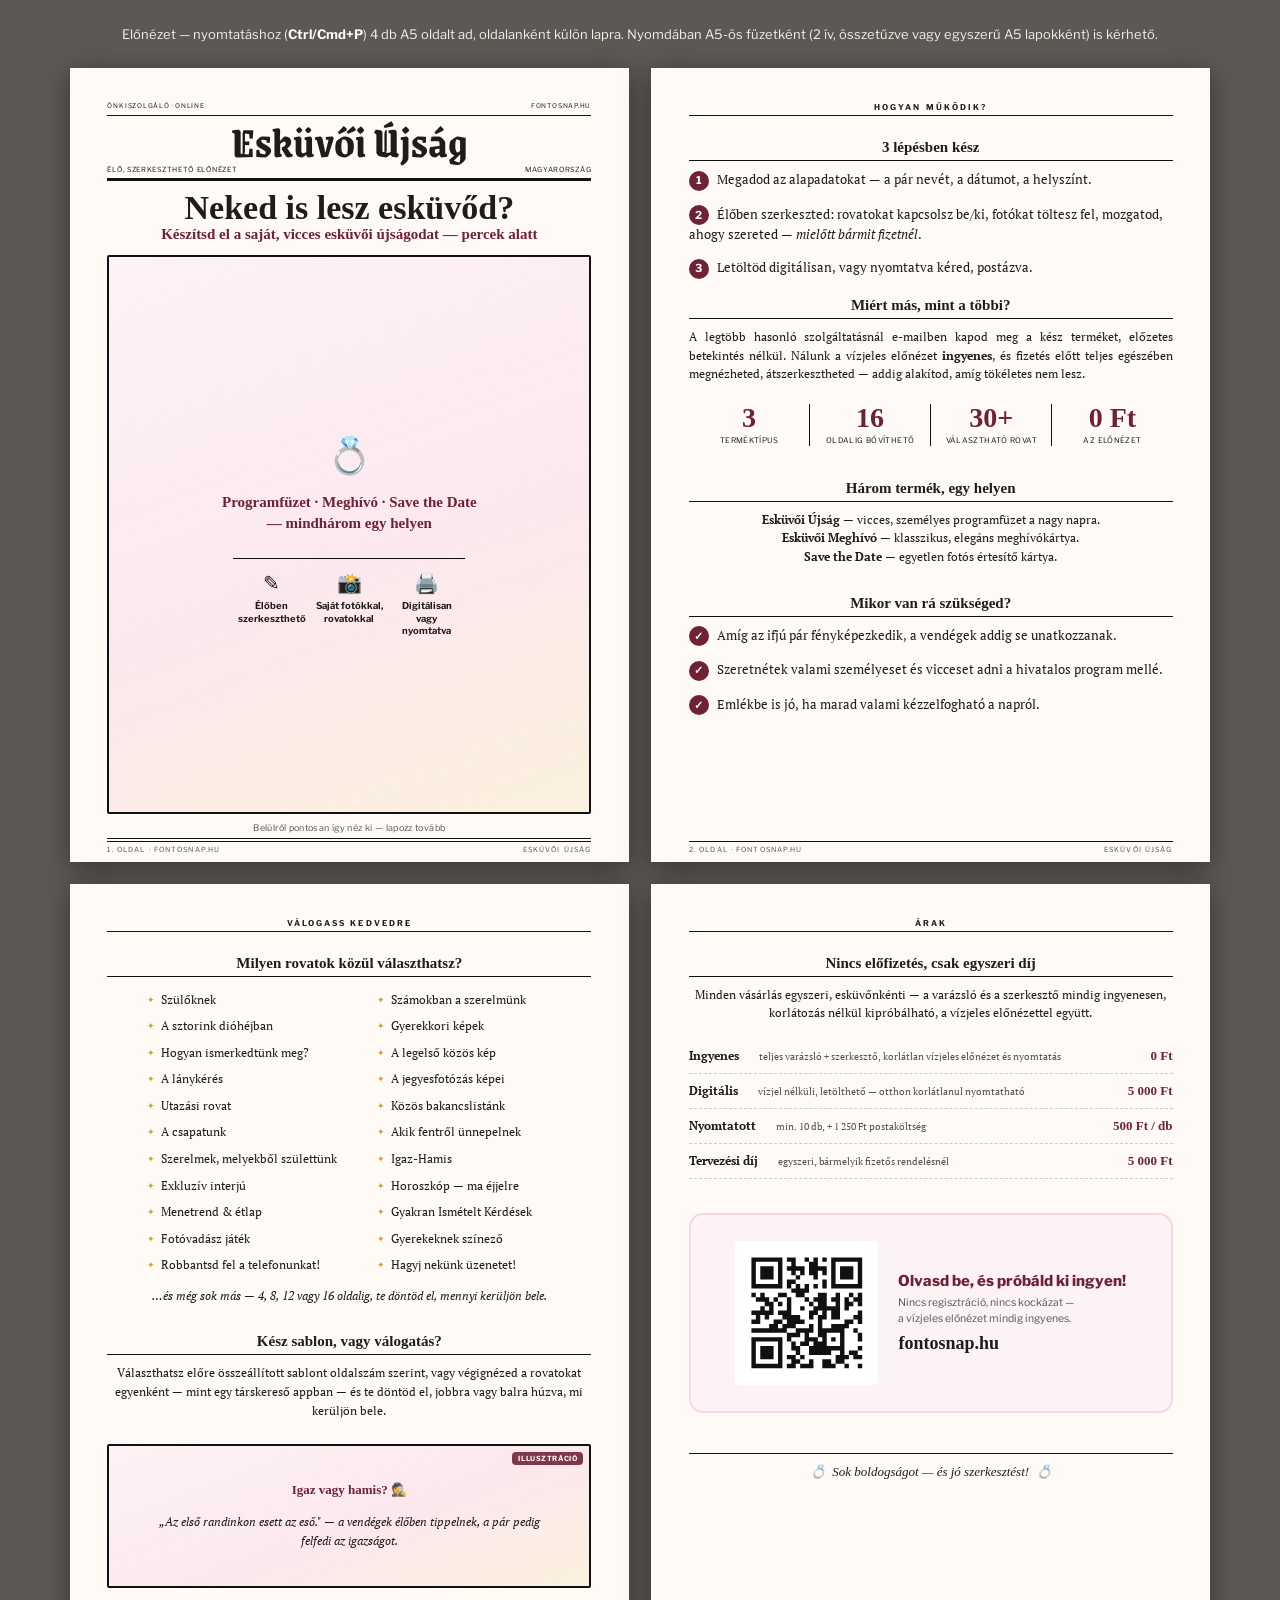
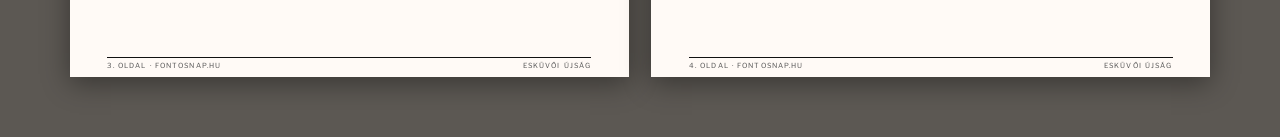
==== marketing/szorolap.html @ fde93cdb "Szórólap hozzáadva (4 oldalas A5, nyomtatható) — fontosnap.hu marketing Önálló, a termék vizuális ny" ====
<!DOCTYPE html>
<html lang="hu">
<head>
<meta charset="UTF-8">
<title>fontosnap.hu — szórólap (Esküvői Újság)</title>
<meta name="viewport" content="width=device-width, initial-scale=1">
<style id="pgcss">@page{size:A5;margin:0;}</style>
<style>
@import url('https://fonts.googleapis.com/css2?family=Grenze+Gotisch:wght@400;600;700;800&family=Old+Standard+TT:ital,wght@0,400;0,700;1,400&family=PT+Serif:ital,wght@0,400;0,700;1,400;1,700&family=Libre+Franklin:wght@400;500;600;700;800&display=swap');

:root{--paper:#fffaf6;--ink:#111;--soft:#555;--claret:#6e2233;--wiz-rose:#c2487a;--wiz-rose-dark:#9c3361;--wiz-rose-pale:#f6d8e3;--wiz-gold:#cda434;--wiz-blush:#fdf2f5;}
*{box-sizing:border-box;}
html,body{margin:0;padding:0;}
body{font-family:'PT Serif',Georgia,serif;color:#211c18;background:#5c5853;-webkit-font-smoothing:antialiased;}

/* ===== keret a képernyős előnézethez — nyomtatáskor eltűnik ===== */
.screen-wrap{display:flex;flex-wrap:wrap;gap:22px;justify-content:center;padding:26px 16px 60px;}
.screen-note{width:100%;text-align:center;color:#f3efe9;font-family:'Libre Franklin',sans-serif;font-size:13px;margin-bottom:4px;}
.screen-note b{color:#fff;}

/* ===== oldal (A5) ===== */
.page{background:var(--paper);position:relative;overflow:hidden;box-shadow:0 6px 26px rgba(0,0,0,.4);width:148mm;height:210mm;padding:9mm 10mm 6mm;display:flex;flex-direction:column;flex-shrink:0;}
.pbody{flex:1;display:flex;flex-direction:column;min-height:0;position:relative;z-index:2;}

.folio{position:absolute;left:10mm;right:10mm;bottom:2mm;display:flex;justify-content:space-between;font-family:'Libre Franklin',sans-serif;font-size:7px;letter-spacing:.16em;text-transform:uppercase;color:var(--soft);border-top:.6px solid var(--ink);padding-top:3px;z-index:5;}

.rule-ox{border:0;border-top:3px solid var(--ink);position:relative;margin:4px 0;}
.rule-ox::after{content:"";position:absolute;left:0;right:0;top:3px;border-top:1px solid var(--ink);}
.rule-thin{border:0;border-top:1px solid var(--ink);margin:4px 0;}
.rule-hair{border:0;border-top:.6px solid var(--ink);margin:4px 0;}

.ears{display:flex;justify-content:space-between;align-items:flex-end;font-family:'Libre Franklin',sans-serif;font-size:6.5px;letter-spacing:.12em;text-transform:uppercase;line-height:1.4;}
.nameplate{font-family:'Grenze Gotisch',serif;font-weight:700;text-align:center;font-size:44px;line-height:.92;margin:2px 0 0;}
.dateline-strip{display:flex;justify-content:space-between;font-family:'Libre Franklin',sans-serif;font-size:7px;letter-spacing:.1em;text-transform:uppercase;margin-top:2px;}
.kicker{font-family:'Libre Franklin',sans-serif;font-weight:700;font-size:8px;letter-spacing:.26em;text-transform:uppercase;text-align:center;border-bottom:1px solid var(--ink);padding-bottom:3px;margin:0 0 5px;}
.lead-head{font-family:'Old Standard TT',serif;font-weight:700;text-align:center;line-height:1.05;margin:5px 0 2px;}
.bp{margin:0 0 10px;font-size:11.5px;line-height:1.62;text-align:justify;}
.col-head{font-family:'Old Standard TT',serif;font-weight:700;font-size:15px;text-align:center;border-bottom:1px solid var(--ink);padding-bottom:4px;margin:18px 0 9px;display:flex;align-items:center;justify-content:center;gap:5px;}
.col-head:first-child{margin-top:0;}
.closer{display:flex;align-items:center;justify-content:center;gap:6px;font-family:'Old Standard TT',serif;font-style:italic;font-size:13px;border-top:1px solid var(--ink);padding-top:10px;margin-top:20px;}

.flow{display:flex;flex-direction:column;gap:14px;}
.flow .step{font-size:12.5px;line-height:1.55;}
.flow .step b.stepnum{display:inline-flex;align-items:center;justify-content:center;width:20px;height:20px;border-radius:50%;background:var(--claret);color:#fff;font-family:'Libre Franklin',sans-serif;font-size:11px;margin-right:8px;flex-shrink:0;}

.stat-row{display:flex;text-align:center;margin:10px 0 16px;}
.stat{flex:1;border-right:.6px solid var(--ink);padding:0 4px;}
.stat:last-child{border-right:none;}
.stat .num{font-family:'Old Standard TT',serif;font-weight:700;font-size:28px;line-height:1;color:var(--claret);}
.stat .lbl{font-family:'Libre Franklin',sans-serif;font-size:7.6px;letter-spacing:.05em;text-transform:uppercase;margin-top:4px;line-height:1.3;}

.rovat-grid{display:grid;grid-template-columns:1fr 1fr;gap:7px 16px;margin:4px 0 12px;}
.rovat-grid li{font-size:11.5px;line-height:1.7;list-style:none;padding-left:14px;position:relative;}
.rovat-grid li::before{content:"✦";position:absolute;left:0;color:var(--wiz-gold);font-size:9px;top:3px;}

.price-list{margin:6px 0 14px;}
.price-row{display:flex;justify-content:space-between;align-items:baseline;font-size:11.5px;padding:9px 0;border-bottom:.6px dashed #ccc;gap:10px;}
.price-row .p-name{font-weight:700;}
.price-row .p-desc{flex:1;color:var(--soft);font-size:10px;padding-left:10px;}
.price-row .p-val{font-family:'Old Standard TT',serif;font-weight:700;color:var(--claret);white-space:nowrap;font-size:13px;}

.qr-band{display:flex;align-items:center;gap:20px;justify-content:center;background:var(--wiz-blush);border:2px solid var(--wiz-rose-pale);border-radius:14px;padding:26px 24px;margin:20px 0;}
.qr-band svg{width:38mm;height:38mm;flex-shrink:0;background:#fff;padding:2mm;border-radius:4px;}
.qr-band .qr-txt{font-family:'Libre Franklin',sans-serif;}
.qr-band .qr-txt .qh{font-weight:800;font-size:15px;color:var(--claret);margin-bottom:4px;line-height:1.3;}
.qr-band .qr-txt .qs{font-size:10.5px;color:var(--soft);line-height:1.5;}
.qr-band .qr-txt .qu{font-family:'Old Standard TT',serif;font-weight:700;font-size:18px;margin-top:6px;}

.feat-strip{display:flex;justify-content:space-around;text-align:center;margin-top:10px;padding-top:10px;border-top:.6px solid var(--ink);}
.feat-strip .f{flex:1;padding:0 4px;}
.feat-strip .f .fic{font-size:20px;}
.feat-strip .f .ft{font-family:'Libre Franklin',sans-serif;font-weight:700;font-size:9.5px;margin-top:4px;line-height:1.35;}

.cover-hero{flex:1;border:2px solid var(--ink);border-radius:2px;display:flex;flex-direction:column;align-items:center;justify-content:center;gap:14px;background:linear-gradient(160deg,#fdf2f5,#fbe8ee 55%,#fbf0dd);margin-top:8px;padding:14px;}
.cover-hero .ic{font-size:36px;}
.cover-hero .ct{font-family:'Old Standard TT',serif;font-weight:700;font-size:15px;color:var(--claret);text-align:center;padding:0 8mm;line-height:1.4;}
.sample-tag{position:absolute;top:6px;right:6px;background:rgba(110,34,51,.88);color:#fff;font-family:'Libre Franklin',sans-serif;font-size:7px;font-weight:700;letter-spacing:.08em;text-transform:uppercase;padding:2px 6px;border-radius:4px;z-index:6;}

@media print{
  body{background:#fff;}
  .screen-wrap{padding:0;gap:0;}
  .screen-note{display:none;}
  .page{box-shadow:none;page-break-after:always;}
  .page:last-child{page-break-after:auto;}
}
</style>
</head>
<body>

<div class="screen-wrap">
<div class="screen-note">Előnézet — nyomtatáshoz (<b>Ctrl/Cmd+P</b>) 4 db A5 oldalt ad, oldalanként külön lapra. Nyomdában A5-ös füzetként (2 ív, összetűzve vagy egyszerű A5 lapokként) is kérhető.</div>

<!-- ================= 1. OLDAL — CÍMLAP ================= -->
<div class="page" id="p1">
  <div class="pbody">
    <div class="ears">
      <span>Önkiszolgáló · online</span>
      <span>fontosnap.hu</span>
    </div>
    <hr class="rule-thin">
    <h1 class="nameplate">Esküvői Újság</h1>
    <div class="dateline-strip"><span>Élő, szerkeszthető előnézet</span><span>Magyarország</span></div>
    <hr class="rule-ox">
    <h2 class="lead-head" style="font-size:34px;">Neked is lesz esküvőd?</h2>
    <div class="lead-head" style="font-size:15px;font-weight:700;color:var(--claret);margin:0 0 4px;">Készítsd el a saját, vicces esküvői újságodat — percek alatt</div>
    <div class="cover-hero">
      <div class="ic">💍</div>
      <div class="ct">Programfüzet · Meghívó · Save the Date<br>— mindhárom egy helyen</div>
      <div class="feat-strip">
        <div class="f"><div class="fic">✎</div><div class="ft">Élőben<br>szerkeszthető</div></div>
        <div class="f"><div class="fic">📸</div><div class="ft">Saját fotókkal,<br>rovatokkal</div></div>
        <div class="f"><div class="fic">🖨️</div><div class="ft">Digitálisan vagy<br>nyomtatva</div></div>
      </div>
    </div>
    <div class="caption" style="font-family:'Libre Franklin',sans-serif;font-size:9px;letter-spacing:.04em;color:var(--soft);margin-top:8px;border-bottom:.6px solid var(--ink);padding-bottom:5px;text-align:center;">Belülről pontosan így néz ki — lapozz tovább</div>
  </div>
  <div class="folio"><span>1. oldal · fontosnap.hu</span><span>Esküvői Újság</span></div>
</div>

<!-- ================= 2. OLDAL — HOGYAN MŰKÖDIK ================= -->
<div class="page" id="p2">
  <div class="pbody">
    <div class="kicker">Hogyan működik?</div>
    <div class="col-head">3 lépésben kész</div>
    <div class="flow">
      <div class="step"><b class="stepnum">1</b>Megadod az alapadatokat — a pár nevét, a dátumot, a helyszínt.</div>
      <div class="step"><b class="stepnum">2</b>Élőben szerkeszted: rovatokat kapcsolsz be/ki, fotókat töltesz fel, mozgatod, ahogy szereted — <i>mielőtt bármit fizetnél</i>.</div>
      <div class="step"><b class="stepnum">3</b>Letöltöd digitálisan, vagy nyomtatva kéred, postázva.</div>
    </div>
    <div class="col-head">Miért más, mint a többi?</div>
    <p class="bp">A legtöbb hasonló szolgáltatásnál e-mailben kapod meg a kész terméket, előzetes betekintés nélkül. Nálunk a vízjeles előnézet <b>ingyenes</b>, és fizetés előtt teljes egészében megnézheted, átszerkesztheted — addig alakítod, amíg tökéletes nem lesz.</p>
    <div class="stat-row">
      <div class="stat"><div class="num">3</div><div class="lbl">Terméktípus</div></div>
      <div class="stat"><div class="num">16</div><div class="lbl">Oldalig bővíthető</div></div>
      <div class="stat"><div class="num">30+</div><div class="lbl">Választható rovat</div></div>
      <div class="stat"><div class="num">0 Ft</div><div class="lbl">Az előnézet</div></div>
    </div>
    <div class="col-head">Három termék, egy helyen</div>
    <p class="bp" style="text-align:center;"><b>Esküvői Újság</b> — vicces, személyes programfüzet a nagy napra.<br><b>Esküvői Meghívó</b> — klasszikus, elegáns meghívókártya.<br><b>Save the Date</b> — egyetlen fotós értesítő kártya.</p>
    <div class="col-head">Mikor van rá szükséged?</div>
    <div class="flow">
      <div class="step"><b class="stepnum">✓</b>Amíg az ifjú pár fényképezkedik, a vendégek addig se unatkozzanak.</div>
      <div class="step"><b class="stepnum">✓</b>Szeretnétek valami személyeset és vicceset adni a hivatalos program mellé.</div>
      <div class="step"><b class="stepnum">✓</b>Emlékbe is jó, ha marad valami kézzelfogható a napról.</div>
    </div>
  </div>
  <div class="folio"><span>2. oldal · fontosnap.hu</span><span>Esküvői Újság</span></div>
</div>

<!-- ================= 3. OLDAL — ROVATOK ================= -->
<div class="page" id="p3">
  <div class="pbody">
    <div class="kicker">Válogass kedvedre</div>
    <div class="col-head">Milyen rovatok közül választhatsz?</div>
    <ul class="rovat-grid">
      <li>Szülőknek</li>
      <li>Számokban a szerelmünk</li>
      <li>A sztorink dióhéjban</li>
      <li>Gyerekkori képek</li>
      <li>Hogyan ismerkedtünk meg?</li>
      <li>A legelső közös kép</li>
      <li>A lánykérés</li>
      <li>A jegyesfotózás képei</li>
      <li>Utazási rovat</li>
      <li>Közös bakancslistánk</li>
      <li>A csapatunk</li>
      <li>Akik fentről ünnepelnek</li>
      <li>Szerelmek, melyekből születtünk</li>
      <li>Igaz-Hamis</li>
      <li>Exkluzív interjú</li>
      <li>Horoszkóp — ma éjjelre</li>
      <li>Menetrend &amp; étlap</li>
      <li>Gyakran Ismételt Kérdések</li>
      <li>Fotóvadász játék</li>
      <li>Gyerekeknek színező</li>
      <li>Robbantsd fel a telefonunkat!</li>
      <li>Hagyj nekünk üzenetet!</li>
    </ul>
    <p class="bp" style="text-align:center;font-style:italic;">…és még sok más — 4, 8, 12 vagy 16 oldalig, te döntöd el, mennyi kerüljön bele.</p>
    <div class="col-head">Kész sablon, vagy válogatás?</div>
    <p class="bp" style="text-align:center;">Választhatsz előre összeállított sablont oldalszám szerint, vagy végignézed a rovatokat egyenként — mint egy társkereső appban — és te döntöd el, jobbra vagy balra húzva, mi kerüljön bele.</p>
    <div class="cover-hero" style="flex:0 0 auto;min-height:38mm;position:relative;margin-top:14px;">
      <div class="sample-tag">Illusztráció</div>
      <div class="ct" style="font-size:13px;">Igaz vagy hamis? 🕵</div>
      <p class="bp" style="font-style:italic;text-align:center;margin:0;padding:0 6mm;">„Az első randinkon esett az eső." — a vendégek élőben tippelnek, a pár pedig felfedi az igazságot.</p>
    </div>
  </div>
  <div class="folio"><span>3. oldal · fontosnap.hu</span><span>Esküvői Újság</span></div>
</div>

<!-- ================= 4. OLDAL — ÁRAK + QR ================= -->
<div class="page" id="p4">
  <div class="pbody">
    <div class="kicker">Árak</div>
    <div class="col-head">Nincs előfizetés, csak egyszeri díj</div>
    <p class="bp" style="text-align:center;">Minden vásárlás egyszeri, esküvőnkénti — a varázsló és a szerkesztő mindig ingyenesen, korlátozás nélkül kipróbálható, a vízjeles előnézettel együtt.</p>
    <div class="price-list">
      <div class="price-row"><span class="p-name">Ingyenes</span><span class="p-desc">teljes varázsló + szerkesztő, korlátlan vízjeles előnézet és nyomtatás</span><span class="p-val">0 Ft</span></div>
      <div class="price-row"><span class="p-name">Digitális</span><span class="p-desc">vízjel nélküli, letölthető — otthon korlátlanul nyomtatható</span><span class="p-val">5 000 Ft</span></div>
      <div class="price-row"><span class="p-name">Nyomtatott</span><span class="p-desc">min. 10 db, + 1 250 Ft postaköltség</span><span class="p-val">500 Ft / db</span></div>
      <div class="price-row"><span class="p-name">Tervezési díj</span><span class="p-desc">egyszeri, bármelyik fizetős rendelésnél</span><span class="p-val">5 000 Ft</span></div>
    </div>
    <div class="qr-band">
      <svg viewBox="0 0 29 29" xmlns="http://www.w3.org/2000/svg"><path d="M2,2H3V3H2zM3,2H4V3H3zM4,2H5V3H4zM5,2H6V3H5zM6,2H7V3H6zM7,2H8V3H7zM8,2H9V3H8zM10,2H11V3H10zM11,2H12V3H11zM14,2H15V3H14zM16,2H17V3H16zM18,2H19V3H18zM20,2H21V3H20zM21,2H22V3H21zM22,2H23V3H22zM23,2H24V3H23zM24,2H25V3H24zM25,2H26V3H25zM26,2H27V3H26zM2,3H3V4H2zM8,3H9V4H8zM11,3H12V4H11zM15,3H16V4H15zM16,3H17V4H16zM20,3H21V4H20zM26,3H27V4H26zM2,4H3V5H2zM4,4H5V5H4zM5,4H6V5H5zM6,4H7V5H6zM8,4H9V5H8zM10,4H11V5H10zM11,4H12V5H11zM12,4H13V5H12zM13,4H14V5H13zM15,4H16V5H15zM16,4H17V5H16zM17,4H18V5H17zM18,4H19V5H18zM20,4H21V5H20zM22,4H23V5H22zM23,4H24V5H23zM24,4H25V5H24zM26,4H27V5H26zM2,5H3V6H2zM4,5H5V6H4zM5,5H6V6H5zM6,5H7V6H6zM8,5H9V6H8zM11,5H12V6H11zM13,5H14V6H13zM15,5H16V6H15zM16,5H17V6H16zM18,5H19V6H18zM20,5H21V6H20zM22,5H23V6H22zM23,5H24V6H23zM24,5H25V6H24zM26,5H27V6H26zM2,6H3V7H2zM4,6H5V7H4zM5,6H6V7H5zM6,6H7V7H6zM8,6H9V7H8zM12,6H13V7H12zM16,6H17V7H16zM20,6H21V7H20zM22,6H23V7H22zM23,6H24V7H23zM24,6H25V7H24zM26,6H27V7H26zM2,7H3V8H2zM8,7H9V8H8zM10,7H11V8H10zM11,7H12V8H11zM18,7H19V8H18zM20,7H21V8H20zM26,7H27V8H26zM2,8H3V9H2zM3,8H4V9H3zM4,8H5V9H4zM5,8H6V9H5zM6,8H7V9H6zM7,8H8V9H7zM8,8H9V9H8zM10,8H11V9H10zM12,8H13V9H12zM14,8H15V9H14zM16,8H17V9H16zM18,8H19V9H18zM20,8H21V9H20zM21,8H22V9H21zM22,8H23V9H22zM23,8H24V9H23zM24,8H25V9H24zM25,8H26V9H25zM26,8H27V9H26zM11,9H12V10H11zM12,9H13V10H12zM13,9H14V10H13zM14,9H15V10H14zM2,10H3V11H2zM4,10H5V11H4zM8,10H9V11H8zM9,10H10V11H9zM12,10H13V11H12zM13,10H14V11H13zM17,10H18V11H17zM18,10H19V11H18zM21,10H22V11H21zM24,10H25V11H24zM26,10H27V11H26zM3,11H4V12H3zM4,11H5V12H4zM5,11H6V12H5zM7,11H8V12H7zM10,11H11V12H10zM14,11H15V12H14zM16,11H17V12H16zM17,11H18V12H17zM18,11H19V12H18zM20,11H21V12H20zM21,11H22V12H21zM23,11H24V12H23zM25,11H26V12H25zM26,11H27V12H26zM5,12H6V13H5zM6,12H7V13H6zM8,12H9V13H8zM10,12H11V13H10zM15,12H16V13H15zM17,12H18V13H17zM18,12H19V13H18zM21,12H22V13H21zM23,12H24V13H23zM24,12H25V13H24zM26,12H27V13H26zM4,13H5V14H4zM6,13H7V14H6zM10,13H11V14H10zM13,13H14V14H13zM16,13H17V14H16zM17,13H18V14H17zM18,13H19V14H18zM19,13H20V14H19zM20,13H21V14H20zM21,13H22V14H21zM23,13H24V14H23zM2,14H3V15H2zM3,14H4V15H3zM4,14H5V15H4zM5,14H6V15H5zM6,14H7V15H6zM8,14H9V15H8zM9,14H10V15H9zM10,14H11V15H10zM15,14H16V15H15zM16,14H17V15H16zM18,14H19V15H18zM20,14H21V15H20zM21,14H22V15H21zM26,14H27V15H26zM3,15H4V16H3zM5,15H6V16H5zM9,15H10V16H9zM10,15H11V16H10zM11,15H12V16H11zM12,15H13V16H12zM15,15H16V16H15zM17,15H18V16H17zM18,15H19V16H18zM20,15H21V16H20zM21,15H22V16H21zM25,15H26V16H25zM26,15H27V16H26zM2,16H3V17H2zM3,16H4V17H3zM7,16H8V17H7zM8,16H9V17H8zM10,16H11V17H10zM11,16H12V17H11zM12,16H13V17H12zM13,16H14V17H13zM17,16H18V17H17zM23,16H24V17H23zM24,16H25V17H24zM26,16H27V17H26zM6,17H7V18H6zM7,17H8V18H7zM9,17H10V18H9zM10,17H11V18H10zM11,17H12V18H11zM15,17H16V18H15zM17,17H18V18H17zM20,17H21V18H20zM21,17H22V18H21zM22,17H23V18H22zM23,17H24V18H23zM2,18H3V19H2zM3,18H4V19H3zM4,18H5V19H4zM5,18H6V19H5zM6,18H7V19H6zM7,18H8V19H7zM8,18H9V19H8zM9,18H10V19H9zM12,18H13V19H12zM13,18H14V19H13zM14,18H15V19H14zM15,18H16V19H15zM17,18H18V19H17zM18,18H19V19H18zM19,18H20V19H19zM20,18H21V19H20zM21,18H22V19H21zM22,18H23V19H22zM25,18H26V19H25zM10,19H11V20H10zM11,19H12V20H11zM12,19H13V20H12zM14,19H15V20H14zM17,19H18V20H17zM18,19H19V20H18zM22,19H23V20H22zM26,19H27V20H26zM2,20H3V21H2zM3,20H4V21H3zM4,20H5V21H4zM5,20H6V21H5zM6,20H7V21H6zM7,20H8V21H7zM8,20H9V21H8zM10,20H11V21H10zM14,20H15V21H14zM15,20H16V21H15zM16,20H17V21H16zM18,20H19V21H18zM20,20H21V21H20zM22,20H23V21H22zM26,20H27V21H26zM2,21H3V22H2zM8,21H9V22H8zM11,21H12V22H11zM13,21H14V22H13zM14,21H15V22H14zM16,21H17V22H16zM17,21H18V22H17zM18,21H19V22H18zM22,21H23V22H22zM2,22H3V23H2zM4,22H5V23H4zM5,22H6V23H5zM6,22H7V23H6zM8,22H9V23H8zM11,22H12V23H11zM12,22H13V23H12zM15,22H16V23H15zM16,22H17V23H16zM17,22H18V23H17zM18,22H19V23H18zM19,22H20V23H19zM20,22H21V23H20zM21,22H22V23H21zM22,22H23V23H22zM26,22H27V23H26zM2,23H3V24H2zM4,23H5V24H4zM5,23H6V24H5zM6,23H7V24H6zM8,23H9V24H8zM12,23H13V24H12zM15,23H16V24H15zM16,23H17V24H16zM17,23H18V24H17zM18,23H19V24H18zM19,23H20V24H19zM22,23H23V24H22zM24,23H25V24H24zM25,23H26V24H25zM2,24H3V25H2zM4,24H5V25H4zM5,24H6V25H5zM6,24H7V25H6zM8,24H9V25H8zM10,24H11V25H10zM11,24H12V25H11zM13,24H14V25H13zM21,24H22V25H21zM22,24H23V25H22zM23,24H24V25H23zM25,24H26V25H25zM26,24H27V25H26zM2,25H3V26H2zM8,25H9V26H8zM11,25H12V26H11zM12,25H13V26H12zM15,25H16V26H15zM18,25H19V26H18zM19,25H20V26H19zM21,25H22V26H21zM22,25H23V26H22zM2,26H3V27H2zM3,26H4V27H3zM4,26H5V27H4zM5,26H6V27H5zM6,26H7V27H6zM7,26H8V27H7zM8,26H9V27H8zM10,26H11V27H10zM11,26H12V27H11zM13,26H14V27H13zM14,26H15V27H14zM15,26H16V27H15zM18,26H19V27H18zM19,26H20V27H19zM20,26H21V27H20zM23,26H24V27H23zM26,26H27V27H26z" fill="#111" fill-rule="nonzero" stroke="none"/></svg>
      <div class="qr-txt">
        <div class="qh">Olvasd be, és próbáld ki ingyen!</div>
        <div class="qs">Nincs regisztráció, nincs kockázat —<br>a vízjeles előnézet mindig ingyenes.</div>
        <div class="qu">fontosnap.hu</div>
      </div>
    </div>
    <div class="closer">💍&nbsp; Sok boldogságot — és jó szerkesztést! &nbsp;💍</div>
  </div>
  <div class="folio"><span>4. oldal · fontosnap.hu</span><span>Esküvői Újság</span></div>
</div>

</div>
</body>
</html>
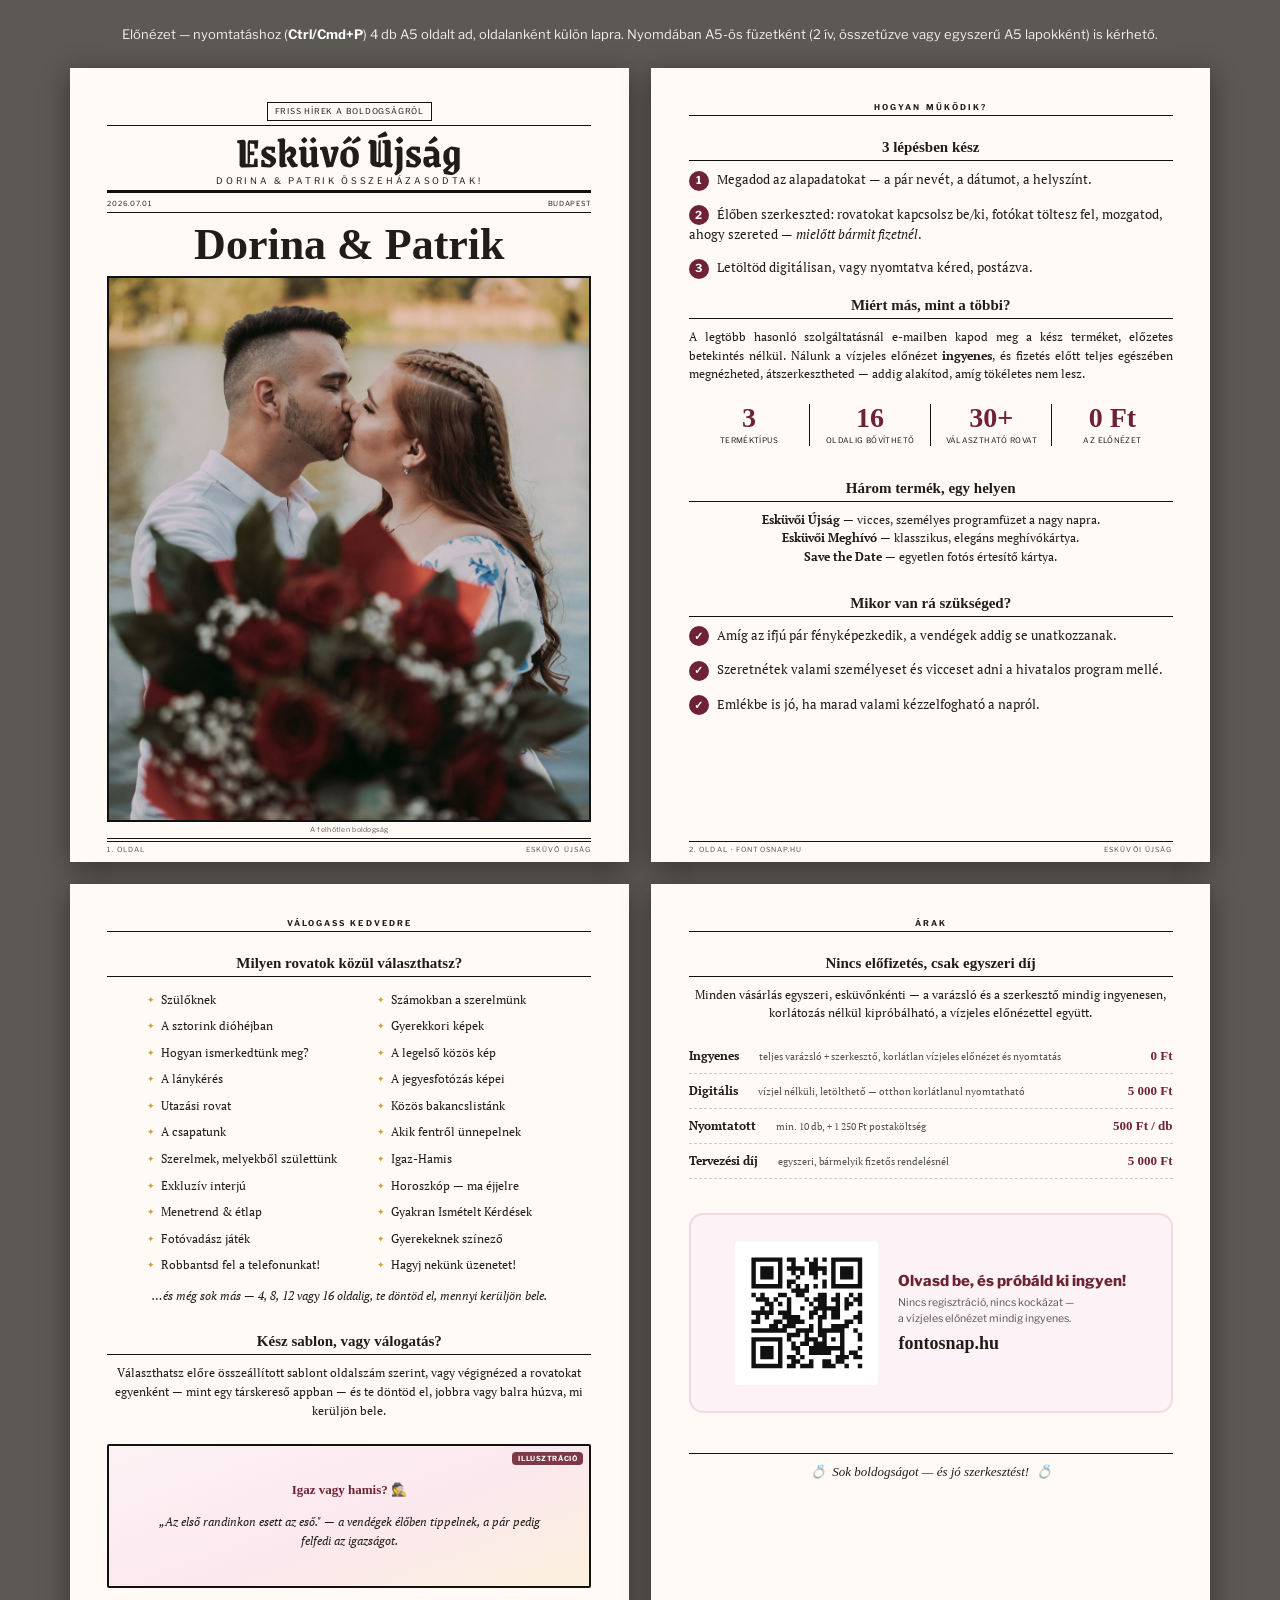
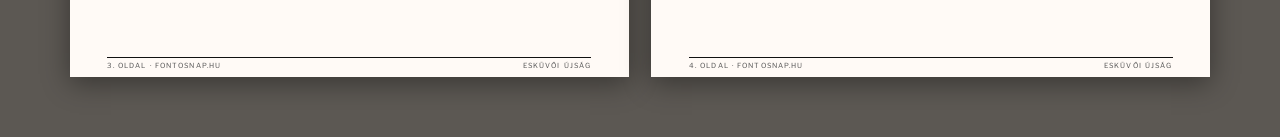
==== commit 71063760: "Szórólap 1. oldala az eredeti Dorina & Patrik mintaoldalra cserélve A felhasználó kérésére az 1. old" ====
--- a/marketing/szorolap.html
+++ b/marketing/szorolap.html
@@ -28,6 +28,9 @@
 .rule-ox::after{content:"";position:absolute;left:0;right:0;top:3px;border-top:1px solid var(--ink);}
 .rule-thin{border:0;border-top:1px solid var(--ink);margin:4px 0;}
 .rule-hair{border:0;border-top:.6px solid var(--ink);margin:4px 0;}
+.subname{font-family:'Libre Franklin',sans-serif;text-align:center;font-size:9px;letter-spacing:.3em;text-transform:uppercase;margin:2px 0 0;}
+.hero-photo{flex:1;min-height:60mm;border:2px solid var(--ink);overflow:hidden;margin-top:6px;}
+.hero-photo img{width:100%;height:100%;object-fit:cover;display:block;}
 
 .ears{display:flex;justify-content:space-between;align-items:flex-end;font-family:'Libre Franklin',sans-serif;font-size:6.5px;letter-spacing:.12em;text-transform:uppercase;line-height:1.4;}
 .nameplate{font-family:'Grenze Gotisch',serif;font-weight:700;text-align:center;font-size:44px;line-height:.92;margin:2px 0 0;}
@@ -93,28 +96,20 @@
 <!-- ================= 1. OLDAL — CÍMLAP ================= -->
 <div class="page" id="p1">
   <div class="pbody">
-    <div class="ears">
-      <span>Önkiszolgáló · online</span>
-      <span>fontosnap.hu</span>
+    <div class="ears" style="justify-content:center;">
+      <div class="slogan" style="border:.8px solid var(--ink);padding:3px 7px;text-align:center;font-size:8px;max-width:60mm;">FRISS HÍREK A BOLDOGSÁGRÓL</div>
     </div>
     <hr class="rule-thin">
-    <h1 class="nameplate">Esküvői Újság</h1>
-    <div class="dateline-strip"><span>Élő, szerkeszthető előnézet</span><span>Magyarország</span></div>
+    <h1 class="nameplate">Esküvő Újság</h1>
+    <div class="subname">Dorina &amp; Patrik összeházasodtak!</div>
     <hr class="rule-ox">
-    <h2 class="lead-head" style="font-size:34px;">Neked is lesz esküvőd?</h2>
-    <div class="lead-head" style="font-size:15px;font-weight:700;color:var(--claret);margin:0 0 4px;">Készítsd el a saját, vicces esküvői újságodat — percek alatt</div>
-    <div class="cover-hero">
-      <div class="ic">💍</div>
-      <div class="ct">Programfüzet · Meghívó · Save the Date<br>— mindhárom egy helyen</div>
-      <div class="feat-strip">
-        <div class="f"><div class="fic">✎</div><div class="ft">Élőben<br>szerkeszthető</div></div>
-        <div class="f"><div class="fic">📸</div><div class="ft">Saját fotókkal,<br>rovatokkal</div></div>
-        <div class="f"><div class="fic">🖨️</div><div class="ft">Digitálisan vagy<br>nyomtatva</div></div>
-      </div>
-    </div>
-    <div class="caption" style="font-family:'Libre Franklin',sans-serif;font-size:9px;letter-spacing:.04em;color:var(--soft);margin-top:8px;border-bottom:.6px solid var(--ink);padding-bottom:5px;text-align:center;">Belülről pontosan így néz ki — lapozz tovább</div>
-  </div>
-  <div class="folio"><span>1. oldal · fontosnap.hu</span><span>Esküvői Újság</span></div>
+    <div class="dateline-strip"><span>2026.07.01</span><span>Budapest</span></div>
+    <hr class="rule-thin">
+    <h2 class="lead-head" style="font-size:44px;margin-top:5px;">Dorina &amp; Patrik</h2>
+    <div class="hero-photo"><img src="[data-uri]" alt="Dorina és Patrik"></div>
+    <div class="caption" style="font-family:'Libre Franklin',sans-serif;font-size:7px;letter-spacing:.04em;color:var(--soft);margin-top:3px;border-bottom:.6px solid var(--ink);padding-bottom:4px;text-align:center;">A felhőtlen boldogság</div>
+  </div>
+  <div class="folio"><span>1. oldal</span><span>Esküvő Újság</span></div>
 </div>
 
 <!-- ================= 2. OLDAL — HOGYAN MŰKÖDIK ================= -->
